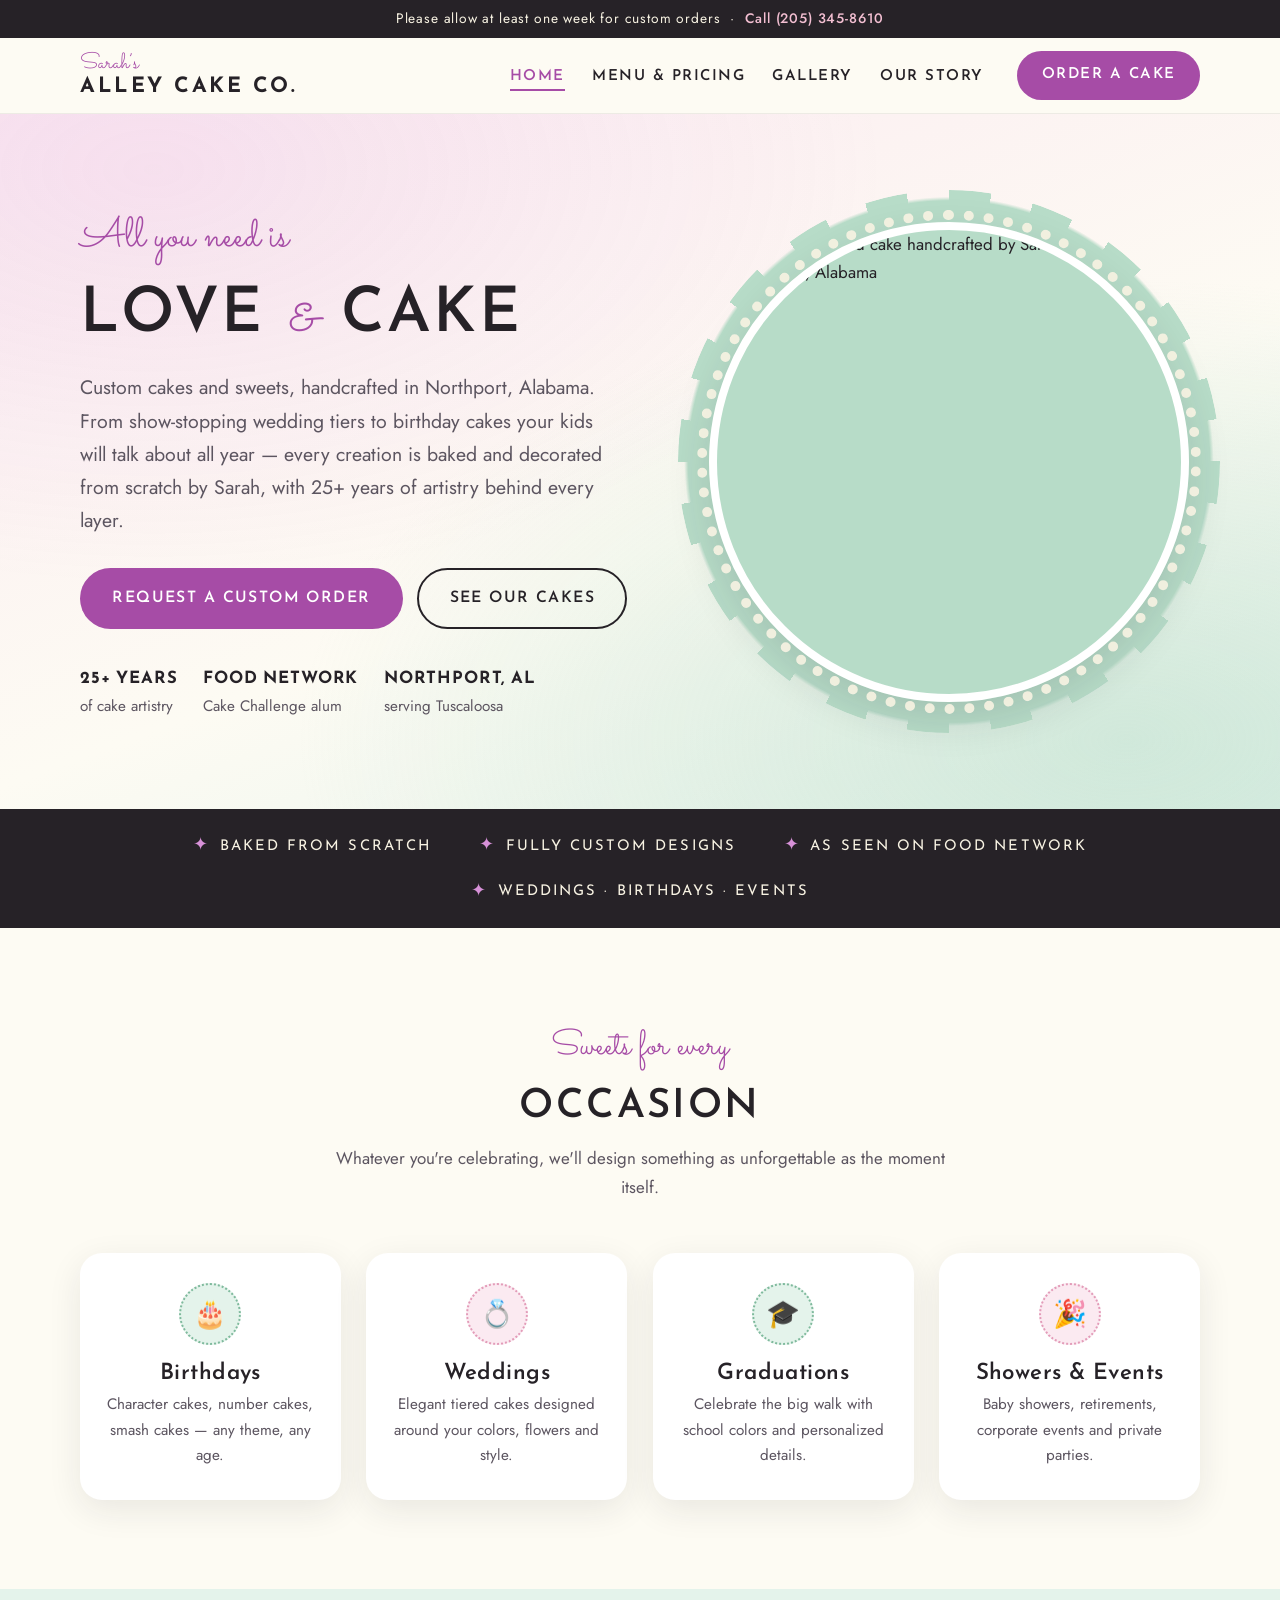
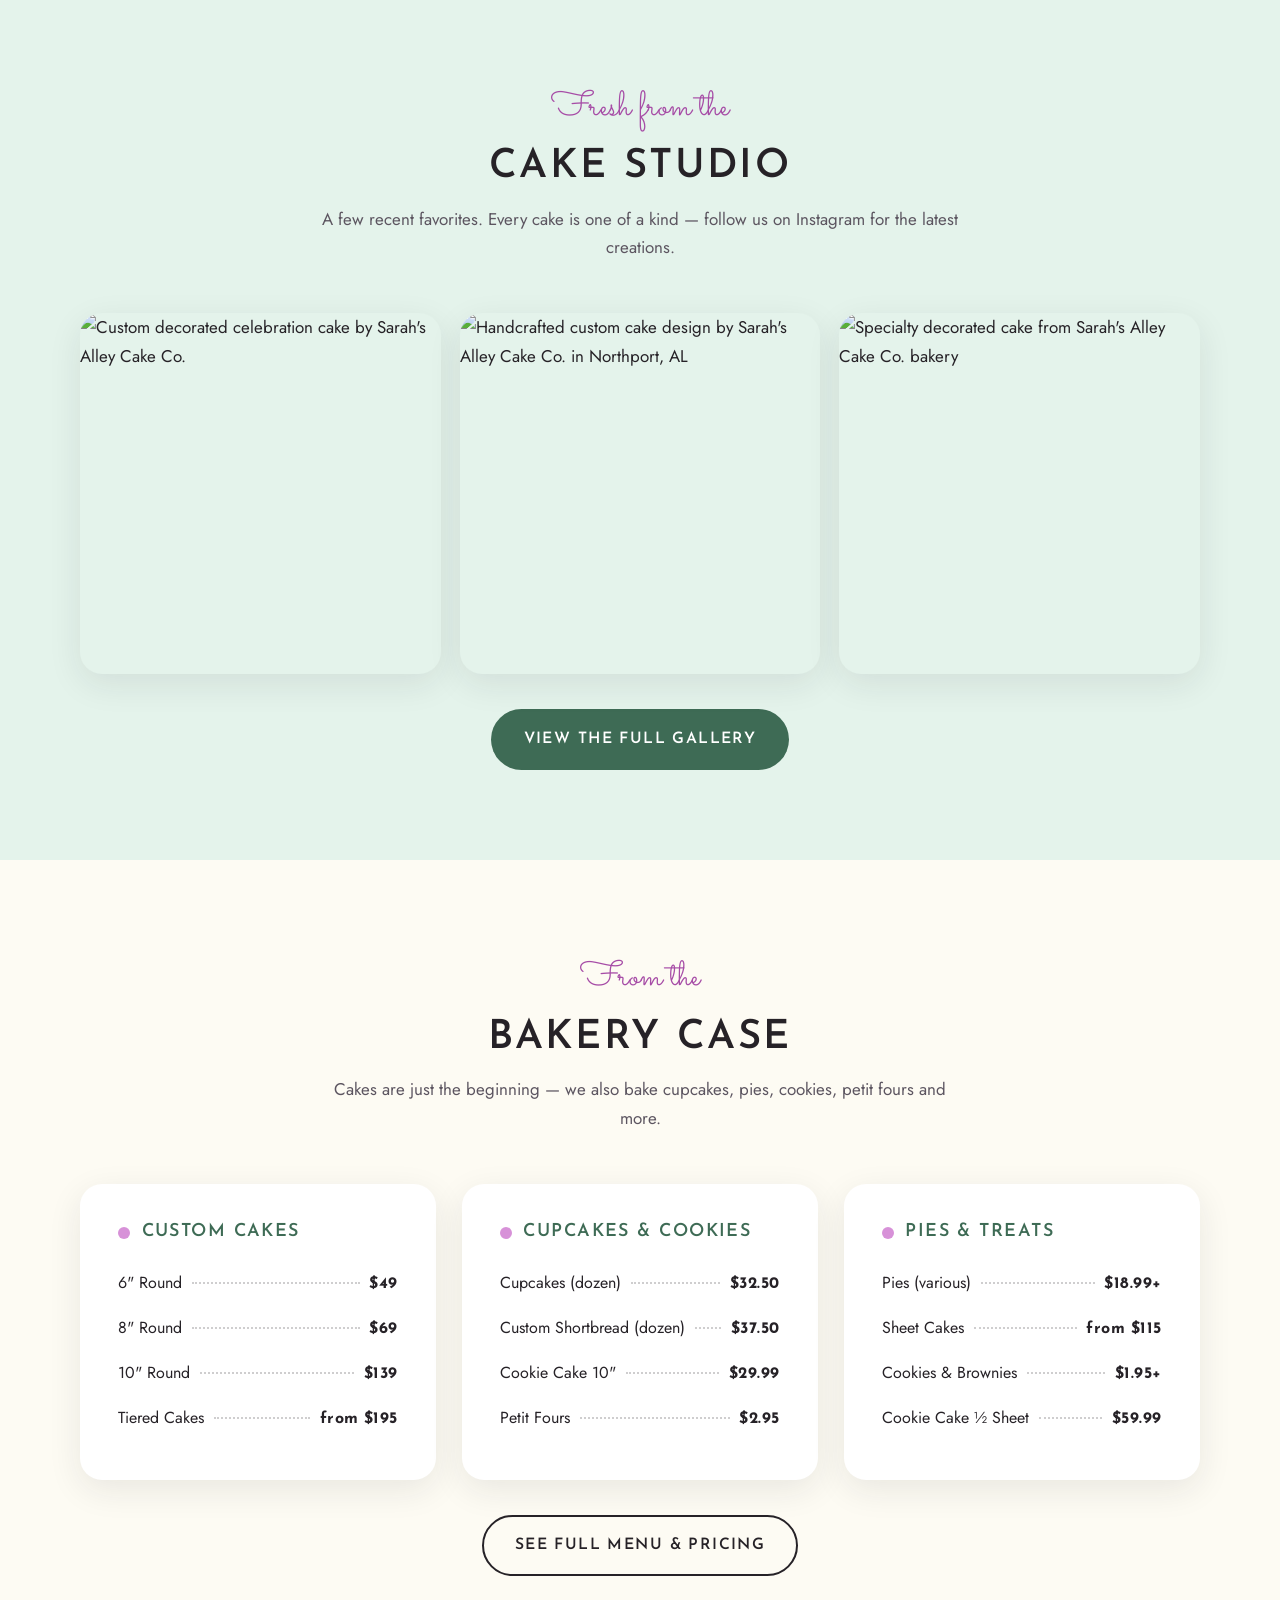
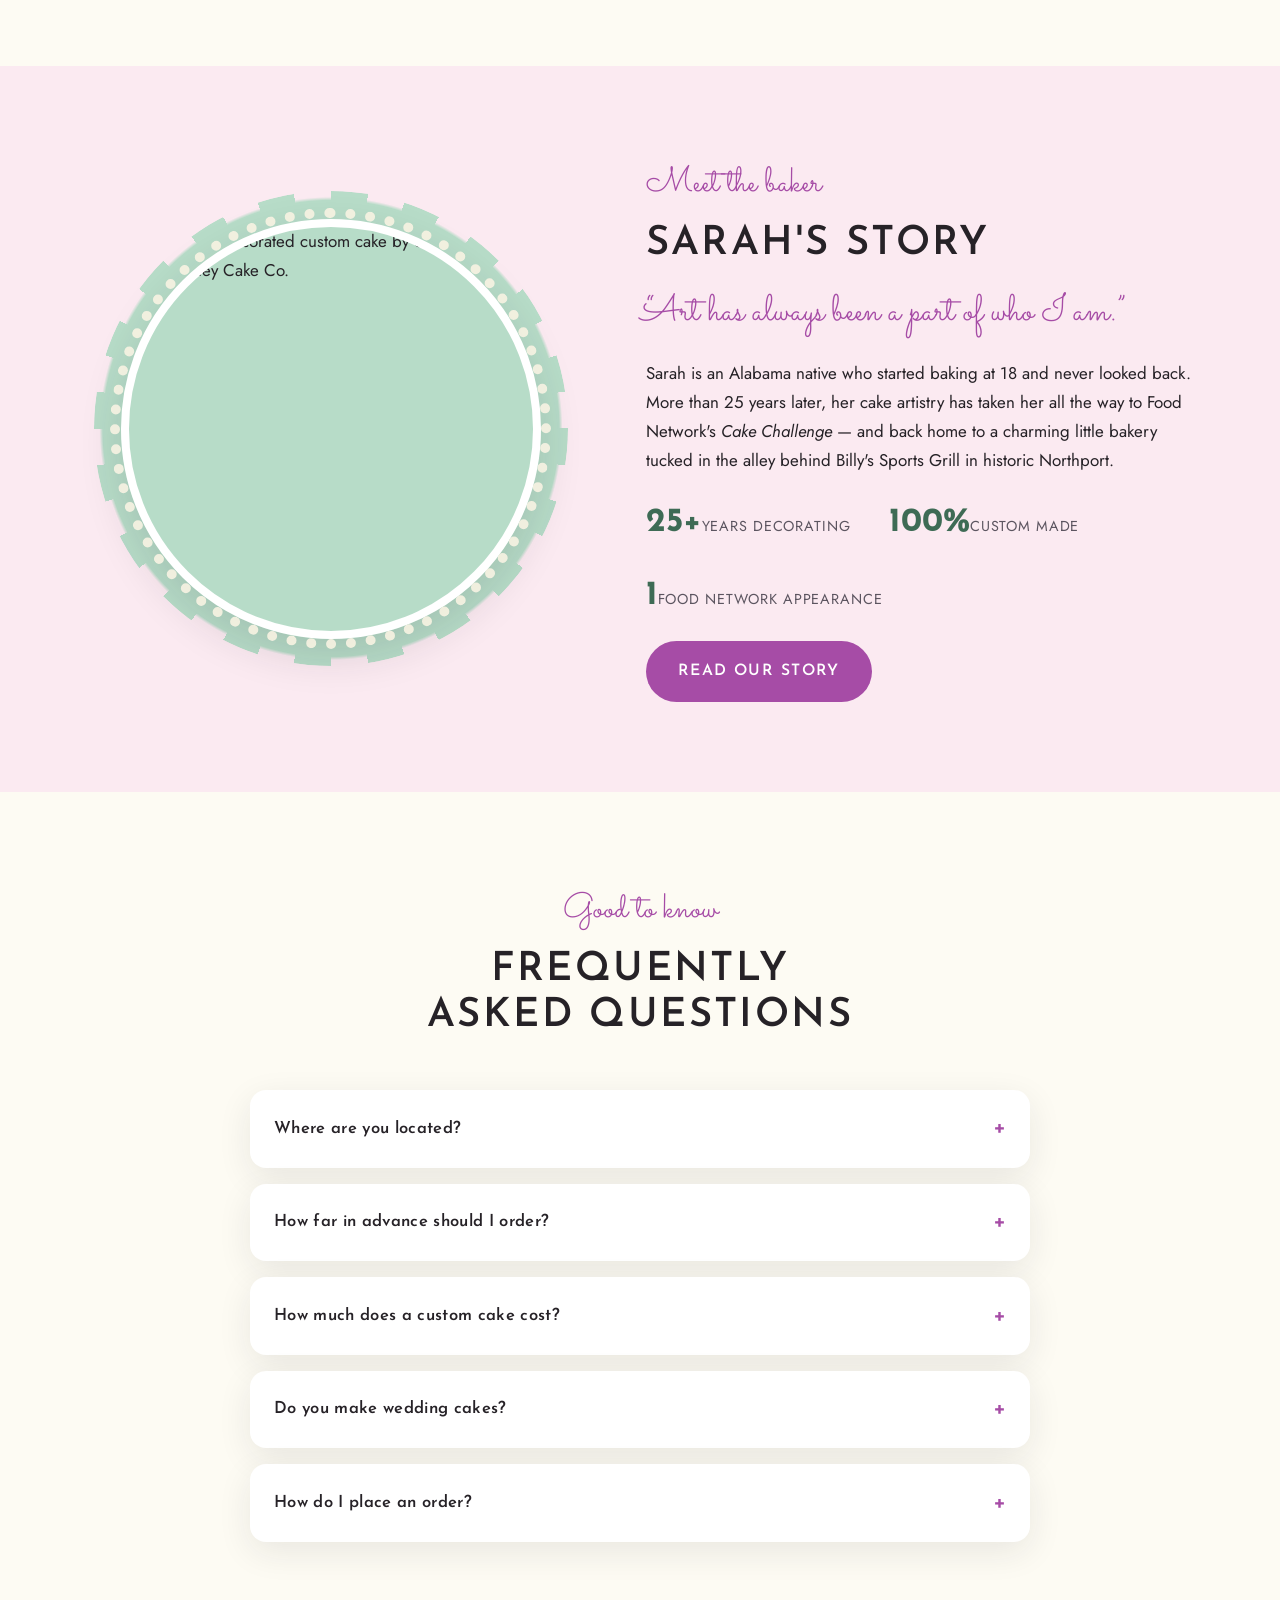
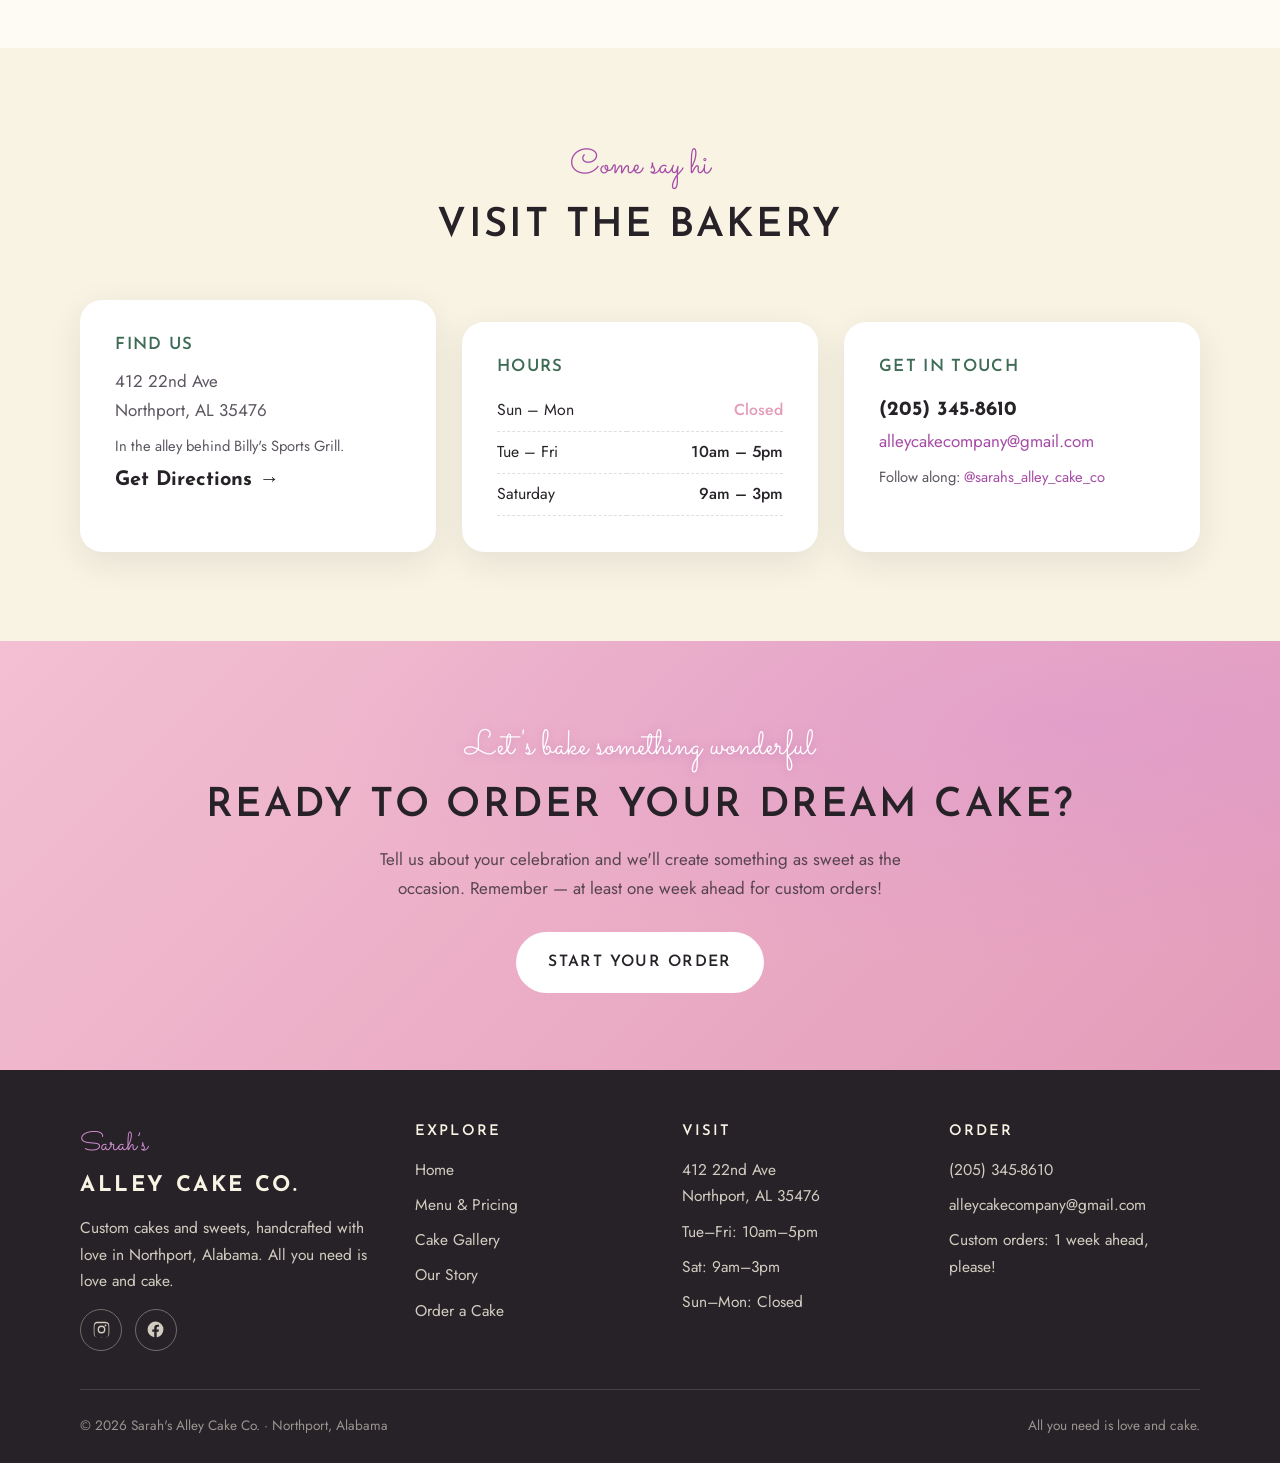
==== index.html @ 0e303490 "Add files via upload" ====
<!DOCTYPE html>
<html lang="en">
<head>
  <meta charset="UTF-8">
  <meta name="viewport" content="width=device-width, initial-scale=1.0">

  <!-- Primary SEO -->
  <title>Sarah's Alley Cake Co. | Custom Cakes &amp; Sweets in Northport, AL</title>
  <meta name="description" content="Sarah's Alley Cake Co. creates custom decorated cakes, cupcakes, cookies, pies &amp; petit fours in Northport, Alabama — serving the Tuscaloosa area. 25+ years of experience, as seen on Food Network. Order yours today: (205) 345-8610.">
  <meta name="keywords" content="custom cakes Northport AL, bakery Tuscaloosa, wedding cakes Northport Alabama, birthday cakes Tuscaloosa, cupcakes Northport, Sarah's Alley Cake Co">
  <link rel="canonical" href="https://www.alleycakecompany.com/">
  <meta name="robots" content="index, follow, max-image-preview:large">
  <meta name="geo.region" content="US-AL">
  <meta name="geo.placename" content="Northport, Alabama">
  <meta name="geo.position" content="33.2290;-87.5768">
  <meta name="ICBM" content="33.2290, -87.5768">

  <!-- Open Graph / social -->
  <meta property="og:type" content="website">
  <meta property="og:site_name" content="Sarah's Alley Cake Co.">
  <meta property="og:title" content="Sarah's Alley Cake Co. | Custom Cakes &amp; Sweets in Northport, AL">
  <meta property="og:description" content="Custom decorated cakes, cupcakes, cookies &amp; sweets in Northport, AL — 25+ years of experience, as seen on Food Network. All you need is love and cake.">
  <meta property="og:url" content="https://www.alleycakecompany.com/">
  <meta property="og:image" content="https://images.squarespace-cdn.com/content/v1/668034724b62f437469dd05d/3b96e0b3-c1d5-4a74-b688-7e52b7598103/new+color+way2+%281%29.jpg">
  <meta property="og:locale" content="en_US">
  <meta name="twitter:card" content="summary_large_image">
  <meta name="twitter:title" content="Sarah's Alley Cake Co. | Custom Cakes &amp; Sweets in Northport, AL">
  <meta name="twitter:description" content="Custom decorated cakes, cupcakes, cookies &amp; sweets in Northport, AL — 25+ years of experience, as seen on Food Network.">
  <meta name="twitter:image" content="https://images.squarespace-cdn.com/content/v1/668034724b62f437469dd05d/3b96e0b3-c1d5-4a74-b688-7e52b7598103/new+color+way2+%281%29.jpg">

  <!-- Fonts -->
  <link rel="preconnect" href="https://fonts.googleapis.com">
  <link rel="preconnect" href="https://fonts.gstatic.com" crossorigin>
  <link href="https://fonts.googleapis.com/css2?family=Josefin+Sans:wght@400;600;700&family=Jost:wght@300;400;500&family=Sacramento&display=swap" rel="stylesheet">
  <link rel="stylesheet" href="assets/css/style.css">
  <link rel="icon" href="data:image/svg+xml,<svg xmlns='http://www.w3.org/2000/svg' viewBox='0 0 100 100'><circle cx='50' cy='50' r='46' fill='%23B7DCC8'/><circle cx='50' cy='50' r='38' fill='%23F8F3E3'/><text x='50' y='63' font-size='38' text-anchor='middle' fill='%23A64CA6' font-family='Georgia'>S</text></svg>">

  <!-- Structured data: Bakery (Local SEO / AEO / GEO) -->
  <script type="application/ld+json">
  {
    "@context": "https://schema.org",
    "@type": "Bakery",
    "@id": "https://www.alleycakecompany.com/#bakery",
    "name": "Sarah's Alley Cake Co.",
    "alternateName": "Alley Cake Company",
    "slogan": "All You Need Is Love And Cake",
    "description": "Custom decorated cakes, cupcakes, cookies, pies, petit fours and sweets for birthdays, weddings, graduations, baby showers and every celebration. Located in Northport, Alabama, serving the greater Tuscaloosa area. Owner Sarah has 25+ years of cake decorating experience and appeared on Food Network's Cake Challenge.",
    "url": "https://www.alleycakecompany.com/",
    "telephone": "+1-205-345-8610",
    "email": "alleycakecompany@gmail.com",
    "image": "https://images.squarespace-cdn.com/content/v1/668034724b62f437469dd05d/3b96e0b3-c1d5-4a74-b688-7e52b7598103/new+color+way2+%281%29.jpg",
    "logo": "https://images.squarespace-cdn.com/content/v1/668034724b62f437469dd05d/3b96e0b3-c1d5-4a74-b688-7e52b7598103/new+color+way2+%281%29.jpg",
    "priceRange": "$$",
    "servesCuisine": "Bakery",
    "currenciesAccepted": "USD",
    "address": {
      "@type": "PostalAddress",
      "streetAddress": "412 22nd Ave",
      "addressLocality": "Northport",
      "addressRegion": "AL",
      "postalCode": "35476",
      "addressCountry": "US"
    },
    "geo": {
      "@type": "GeoCoordinates",
      "latitude": 33.2290,
      "longitude": -87.5768
    },
    "areaServed": [
      { "@type": "City", "name": "Northport" },
      { "@type": "City", "name": "Tuscaloosa" }
    ],
    "openingHoursSpecification": [
      {
        "@type": "OpeningHoursSpecification",
        "dayOfWeek": ["Tuesday", "Wednesday", "Thursday", "Friday"],
        "opens": "10:00",
        "closes": "17:00"
      },
      {
        "@type": "OpeningHoursSpecification",
        "dayOfWeek": "Saturday",
        "opens": "09:00",
        "closes": "15:00"
      }
    ],
    "sameAs": [
      "https://www.instagram.com/sarahs_alley_cake_co",
      "https://www.facebook.com/people/Sarahs-Alley-Cake-Co/100076304903189/"
    ],
    "founder": {
      "@type": "Person",
      "name": "Sarah",
      "jobTitle": "Owner & Cake Artist",
      "description": "Alabama native with more than 25 years of cake decorating experience; appeared on Food Network's Cake Challenge."
    },
    "makesOffer": [
      { "@type": "Offer", "itemOffered": { "@type": "Product", "name": "Custom Round Cakes" }, "priceSpecification": { "@type": "PriceSpecification", "minPrice": 49, "maxPrice": 139, "priceCurrency": "USD" } },
      { "@type": "Offer", "itemOffered": { "@type": "Product", "name": "Tiered Cakes" }, "priceSpecification": { "@type": "PriceSpecification", "minPrice": 195, "maxPrice": 225, "priceCurrency": "USD" } },
      { "@type": "Offer", "itemOffered": { "@type": "Product", "name": "Sheet Cakes" }, "priceSpecification": { "@type": "PriceSpecification", "minPrice": 115, "maxPrice": 195, "priceCurrency": "USD" } },
      { "@type": "Offer", "itemOffered": { "@type": "Product", "name": "Cupcakes (dozen)" }, "priceSpecification": { "@type": "PriceSpecification", "price": 32.50, "priceCurrency": "USD" } }
    ]
  }
  </script>

  <!-- Structured data: WebSite -->
  <script type="application/ld+json">
  {
    "@context": "https://schema.org",
    "@type": "WebSite",
    "name": "Sarah's Alley Cake Co.",
    "url": "https://www.alleycakecompany.com/",
    "publisher": { "@id": "https://www.alleycakecompany.com/#bakery" }
  }
  </script>

  <!-- Structured data: FAQ (Answer Engine Optimization) -->
  <script type="application/ld+json">
  {
    "@context": "https://schema.org",
    "@type": "FAQPage",
    "mainEntity": [
      {
        "@type": "Question",
        "name": "Where is Sarah's Alley Cake Co. located?",
        "acceptedAnswer": {
          "@type": "Answer",
          "text": "Sarah's Alley Cake Co. is located at 412 22nd Ave, Northport, AL 35476 — in the alley way behind Billy's Sports Grill, just minutes from downtown Tuscaloosa."
        }
      },
      {
        "@type": "Question",
        "name": "How far in advance should I order a custom cake?",
        "acceptedAnswer": {
          "@type": "Answer",
          "text": "Please allow at least one week in advance for all custom orders. For weddings and large events, the earlier the better — popular dates fill up fast."
        }
      },
      {
        "@type": "Question",
        "name": "How much does a custom cake cost?",
        "acceptedAnswer": {
          "@type": "Answer",
          "text": "Round cakes start at $49 (6 inch) and range up to $139 (10 inch). Tiered cakes start at $195, sheet cakes at $115, and cupcakes are $32.50 per dozen. Pricing is a guide — final price depends on materials, 3D elements and design complexity."
        }
      },
      {
        "@type": "Question",
        "name": "What are Sarah's Alley Cake Co.'s hours?",
        "acceptedAnswer": {
          "@type": "Answer",
          "text": "Open Tuesday through Friday 10am–5pm and Saturday 9am–3pm. Closed Sunday and Monday."
        }
      },
      {
        "@type": "Question",
        "name": "Does Sarah's Alley Cake Co. make wedding cakes?",
        "acceptedAnswer": {
          "@type": "Answer",
          "text": "Yes — custom wedding cakes are a specialty, along with cakes for birthdays, graduations, baby showers and private events. Call (205) 345-8610 or email alleycakecompany@gmail.com to start planning."
        }
      },
      {
        "@type": "Question",
        "name": "How do I place an order?",
        "acceptedAnswer": {
          "@type": "Answer",
          "text": "Call (205) 345-8610, email alleycakecompany@gmail.com, or use the order request form on the website. Please allow at least one week for custom orders."
        }
      }
    ]
  }
  </script>
</head>
<body>

  <header class="site-header">
    <p class="announce">Please allow at least one week for custom orders &nbsp;·&nbsp; <a href="tel:+12053458610">Call (205) 345-8610</a></p>
    <div class="container nav-wrap">
      <a class="brand" href="index.html" aria-label="Sarah's Alley Cake Co. home">
        <span class="brand-script">Sarah&rsquo;s</span>
        <span class="brand-name">Alley Cake Co.</span>
      </a>
      <button class="nav-toggle" aria-expanded="false" aria-controls="site-nav" aria-label="Toggle menu">
        <span></span><span></span><span></span>
      </button>
      <nav class="primary-nav" id="site-nav" aria-label="Main navigation">
        <ul>
          <li><a href="index.html" aria-current="page">Home</a></li>
          <li><a href="menu.html">Menu &amp; Pricing</a></li>
          <li><a href="gallery.html">Gallery</a></li>
          <li><a href="about.html">Our Story</a></li>
          <li class="nav-cta"><a class="btn btn-primary" href="contact.html">Order a Cake</a></li>
        </ul>
      </nav>
    </div>
  </header>

  <main id="main">

    <!-- ============ HERO ============ -->
    <section class="hero">
      <div class="container hero-inner">
        <div class="hero-copy">
          <span class="kicker">All you need is</span>
          <h1>Love <span class="script" style="font-size:0.9em;">&amp;</span> Cake</h1>
          <p class="lede">Custom cakes and sweets, handcrafted in Northport, Alabama. From show-stopping wedding tiers to birthday cakes your kids will talk about all year — every creation is baked and decorated from scratch by Sarah, with 25+ years of artistry behind every layer.</p>
          <div class="hero-actions">
            <a class="btn btn-primary" href="contact.html">Request a Custom Order</a>
            <a class="btn btn-outline" href="gallery.html">See Our Cakes</a>
          </div>
          <div class="hero-meta">
            <div class="meta-item"><strong>25+ Years</strong><span>of cake artistry</span></div>
            <div class="meta-item"><strong>Food Network</strong><span>Cake Challenge alum</span></div>
            <div class="meta-item"><strong>Northport, AL</strong><span>serving Tuscaloosa</span></div>
          </div>
        </div>
        <div class="doily-frame reveal">
          <img src="https://images.squarespace-cdn.com/content/v1/668034724b62f437469dd05d/a40d8727-a501-47c2-9c45-a66de720c5b0/IMG_9903.jpg?format=1000w" alt="Custom decorated cake handcrafted by Sarah's Alley Cake Co. in Northport, Alabama" width="480" height="480" fetchpriority="high">
        </div>
      </div>
    </section>

    <!-- ============ BADGES ============ -->
    <div class="badge-strip" role="presentation">
      <div class="container">
        <span class="badge"><span class="dot">✦</span> Baked From Scratch</span>
        <span class="badge"><span class="dot">✦</span> Fully Custom Designs</span>
        <span class="badge"><span class="dot">✦</span> As Seen on Food Network</span>
        <span class="badge"><span class="dot">✦</span> Weddings · Birthdays · Events</span>
      </div>
    </div>

    <!-- ============ OCCASIONS ============ -->
    <section class="section" aria-labelledby="occasions-title">
      <div class="container">
        <div class="section-head reveal">
          <span class="kicker">Sweets for every</span>
          <h2 id="occasions-title">Occasion</h2>
          <p class="section-intro">Whatever you're celebrating, we'll design something as unforgettable as the moment itself.</p>
        </div>
        <div class="grid grid-4">
          <div class="tile reveal">
            <div class="tile-emoji" aria-hidden="true">🎂</div>
            <h3>Birthdays</h3>
            <p>Character cakes, number cakes, smash cakes — any theme, any age.</p>
          </div>
          <div class="tile reveal">
            <div class="tile-emoji" aria-hidden="true">💍</div>
            <h3>Weddings</h3>
            <p>Elegant tiered cakes designed around your colors, flowers and style.</p>
          </div>
          <div class="tile reveal">
            <div class="tile-emoji" aria-hidden="true">🎓</div>
            <h3>Graduations</h3>
            <p>Celebrate the big walk with school colors and personalized details.</p>
          </div>
          <div class="tile reveal">
            <div class="tile-emoji" aria-hidden="true">🎉</div>
            <h3>Showers &amp; Events</h3>
            <p>Baby showers, retirements, corporate events and private parties.</p>
          </div>
        </div>
      </div>
    </section>

    <!-- ============ FEATURED CREATIONS ============ -->
    <section class="section section-mint" aria-labelledby="featured-title">
      <div class="container">
        <div class="section-head reveal">
          <span class="kicker">Fresh from the</span>
          <h2 id="featured-title">Cake Studio</h2>
          <p class="section-intro">A few recent favorites. Every cake is one of a kind — follow us on Instagram for the latest creations.</p>
        </div>
        <div class="gallery-grid">
          <figure class="reveal">
            <img src="https://images.squarespace-cdn.com/content/v1/668034724b62f437469dd05d/afcc47dd-07b1-404d-89b5-78b321c0dc4a/IMG_1158.jpg?format=800w" alt="Custom decorated celebration cake by Sarah's Alley Cake Co." loading="lazy" width="800" height="800">
            <figcaption>Custom celebration cake</figcaption>
          </figure>
          <figure class="reveal">
            <img src="https://images.squarespace-cdn.com/content/v1/668034724b62f437469dd05d/716ca491-e1c7-4b39-865f-578911a15ed5/IMG_7238.jpg?format=800w" alt="Handcrafted custom cake design by Sarah's Alley Cake Co. in Northport, AL" loading="lazy" width="800" height="800">
            <figcaption>Handcrafted custom design</figcaption>
          </figure>
          <figure class="reveal">
            <img src="https://images.squarespace-cdn.com/content/v1/668034724b62f437469dd05d/4454c7d3-27d3-4525-8d63-b143e50a3bc2/IMG_3068.jpg?format=800w" alt="Specialty decorated cake from Sarah's Alley Cake Co. bakery" loading="lazy" width="800" height="800">
            <figcaption>Specialty decorated cake</figcaption>
          </figure>
        </div>
        <p class="center" style="margin-top:2.2rem;">
          <a class="btn btn-mint" href="gallery.html">View the Full Gallery</a>
        </p>
      </div>
    </section>

    <!-- ============ MENU PREVIEW ============ -->
    <section class="section" aria-labelledby="menu-title">
      <div class="container">
        <div class="section-head reveal">
          <span class="kicker">From the</span>
          <h2 id="menu-title">Bakery Case</h2>
          <p class="section-intro">Cakes are just the beginning — we also bake cupcakes, pies, cookies, petit fours and more.</p>
        </div>
        <div class="grid grid-3">
          <div class="menu-card reveal">
            <h3><span class="swatch"></span>Custom Cakes</h3>
            <ul class="menu-list">
              <li><span class="item">6&quot; Round</span><span class="dots"></span><span class="price">$49</span></li>
              <li><span class="item">8&quot; Round</span><span class="dots"></span><span class="price">$69</span></li>
              <li><span class="item">10&quot; Round</span><span class="dots"></span><span class="price">$139</span></li>
              <li><span class="item">Tiered Cakes</span><span class="dots"></span><span class="price">from $195</span></li>
            </ul>
          </div>
          <div class="menu-card reveal">
            <h3><span class="swatch"></span>Cupcakes &amp; Cookies</h3>
            <ul class="menu-list">
              <li><span class="item">Cupcakes (dozen)</span><span class="dots"></span><span class="price">$32.50</span></li>
              <li><span class="item">Custom Shortbread (dozen)</span><span class="dots"></span><span class="price">$37.50</span></li>
              <li><span class="item">Cookie Cake 10&quot;</span><span class="dots"></span><span class="price">$29.99</span></li>
              <li><span class="item">Petit Fours</span><span class="dots"></span><span class="price">$2.95</span></li>
            </ul>
          </div>
          <div class="menu-card reveal">
            <h3><span class="swatch"></span>Pies &amp; Treats</h3>
            <ul class="menu-list">
              <li><span class="item">Pies (various)</span><span class="dots"></span><span class="price">$18.99+</span></li>
              <li><span class="item">Sheet Cakes</span><span class="dots"></span><span class="price">from $115</span></li>
              <li><span class="item">Cookies &amp; Brownies</span><span class="dots"></span><span class="price">$1.95+</span></li>
              <li><span class="item">Cookie Cake ½ Sheet</span><span class="dots"></span><span class="price">$59.99</span></li>
            </ul>
          </div>
        </div>
        <p class="center" style="margin-top:2.2rem;">
          <a class="btn btn-outline" href="menu.html">See Full Menu &amp; Pricing</a>
        </p>
      </div>
    </section>

    <!-- ============ ABOUT TEASER ============ -->
    <section class="section section-blush" aria-labelledby="about-title">
      <div class="container about-split">
        <div class="doily-frame reveal">
          <img src="https://images.squarespace-cdn.com/content/v1/668034724b62f437469dd05d/cda30481-f546-46e7-b303-e048ee5bb05a/IMG_7868.jpg?format=800w" alt="Beautifully decorated custom cake by Sarah, owner of Sarah's Alley Cake Co." loading="lazy" width="420" height="420">
        </div>
        <div>
          <span class="kicker">Meet the baker</span>
          <h2 id="about-title">Sarah's Story</h2>
          <blockquote class="pull">&ldquo;Art has always been a part of who I am.&rdquo;</blockquote>
          <p>Sarah is an Alabama native who started baking at 18 and never looked back. More than 25 years later, her cake artistry has taken her all the way to Food Network's <em>Cake Challenge</em> — and back home to a charming little bakery tucked in the alley behind Billy's Sports Grill in historic Northport.</p>
          <div class="stat-row">
            <div class="stat"><span class="num">25+</span><span class="label">Years Decorating</span></div>
            <div class="stat"><span class="num">100%</span><span class="label">Custom Made</span></div>
            <div class="stat"><span class="num">1</span><span class="label">Food Network Appearance</span></div>
          </div>
          <p style="margin-top:1.8rem;"><a class="btn btn-primary" href="about.html">Read Our Story</a></p>
        </div>
      </div>
    </section>

    <!-- ============ FAQ ============ -->
    <section class="section" aria-labelledby="faq-title">
      <div class="container">
        <div class="section-head reveal">
          <span class="kicker">Good to know</span>
          <h2 id="faq-title">Frequently Asked Questions</h2>
        </div>
        <div class="faq">
          <details class="reveal">
            <summary>Where are you located?</summary>
            <div class="faq-a"><p>We're at <strong>412 22nd Ave, Northport, AL 35476</strong> — in the alley way behind Billy's Sports Grill, just minutes from downtown Tuscaloosa. That's the "Alley" in Alley Cake Co.!</p></div>
          </details>
          <details class="reveal">
            <summary>How far in advance should I order?</summary>
            <div class="faq-a"><p>Please allow <strong>at least one week</strong> for all custom orders. For weddings and large events, reach out as early as you can — popular dates fill up fast.</p></div>
          </details>
          <details class="reveal">
            <summary>How much does a custom cake cost?</summary>
            <div class="faq-a"><p>Round cakes start at <strong>$49</strong>, tiered cakes at <strong>$195</strong>, and cupcakes are <strong>$32.50 per dozen</strong>. Pricing is a guide — the final price depends on materials, 3D elements and overall design complexity. See the <a href="menu.html">full menu</a>.</p></div>
          </details>
          <details class="reveal">
            <summary>Do you make wedding cakes?</summary>
            <div class="faq-a"><p>Absolutely — wedding cakes are one of our favorite things to create. We'll design your cake around your colors, flowers and theme. <a href="contact.html">Get in touch</a> to start planning.</p></div>
          </details>
          <details class="reveal">
            <summary>How do I place an order?</summary>
            <div class="faq-a"><p>Call us at <a href="tel:+12053458610">(205) 345-8610</a>, email <a href="mailto:alleycakecompany@gmail.com">alleycakecompany@gmail.com</a>, or use our <a href="contact.html">order request form</a> and we'll get right back to you.</p></div>
          </details>
        </div>
      </div>
    </section>

    <!-- ============ VISIT / HOURS ============ -->
    <section class="section section-cream" aria-labelledby="visit-title">
      <div class="container">
        <div class="section-head reveal">
          <span class="kicker">Come say hi</span>
          <h2 id="visit-title">Visit the Bakery</h2>
        </div>
        <div class="grid grid-3">
          <div class="info-card reveal">
            <h3>Find Us</h3>
            <p>412 22nd Ave<br>Northport, AL 35476</p>
            <p style="margin-top:0.6rem;font-size:0.92rem;">In the alley behind Billy's Sports Grill.</p>
            <a class="big-link" href="https://www.google.com/maps/search/?api=1&amp;query=412+22nd+Ave+Northport+AL+35476" target="_blank" rel="noopener">Get Directions →</a>
          </div>
          <div class="info-card reveal">
            <h3>Hours</h3>
            <table class="hours-table">
              <tr class="closed"><td>Sun – Mon</td><td>Closed</td></tr>
              <tr><td>Tue – Fri</td><td>10am – 5pm</td></tr>
              <tr><td>Saturday</td><td>9am – 3pm</td></tr>
            </table>
          </div>
          <div class="info-card reveal">
            <h3>Get in Touch</h3>
            <p><a class="big-link" href="tel:+12053458610">(205) 345-8610</a></p>
            <p><a href="mailto:alleycakecompany@gmail.com">alleycakecompany@gmail.com</a></p>
            <p style="margin-top:0.6rem;font-size:0.92rem;">Follow along: <a href="https://www.instagram.com/sarahs_alley_cake_co" target="_blank" rel="noopener">@sarahs_alley_cake_co</a></p>
          </div>
        </div>
      </div>
    </section>

    <!-- ============ CTA ============ -->
    <section class="cta-band">
      <div class="container reveal">
        <span class="kicker">Let's bake something wonderful</span>
        <h2>Ready to Order Your Dream Cake?</h2>
        <p>Tell us about your celebration and we'll create something as sweet as the occasion. Remember — at least one week ahead for custom orders!</p>
        <a class="btn btn-light" href="contact.html">Start Your Order</a>
      </div>
    </section>

  </main>

  <!-- ============ FOOTER ============ -->
  <footer class="site-footer">
    <div class="container">
      <div class="footer-grid">
        <div>
          <span class="brand-script">Sarah&rsquo;s</span>
          <p class="footer-brand-name">Alley Cake Co.</p>
          <p>Custom cakes and sweets, handcrafted with love in Northport, Alabama. All you need is love and cake.</p>
          <div class="social-row">
            <a href="https://www.instagram.com/sarahs_alley_cake_co" target="_blank" rel="noopener" aria-label="Instagram">
              <svg viewBox="0 0 24 24" aria-hidden="true"><path d="M12 2.2c3.2 0 3.6 0 4.9.1 1.2.1 1.8.2 2.2.4.6.2 1 .5 1.4.9.4.4.7.8.9 1.4.2.4.4 1 .4 2.2.1 1.3.1 1.7.1 4.9s0 3.6-.1 4.9c-.1 1.2-.2 1.8-.4 2.2-.2.6-.5 1-.9 1.4-.4.4-.8.7-1.4.9-.4.2-1 .4-2.2.4-1.3.1-1.7.1-4.9.1s-3.6 0-4.9-.1c-1.2-.1-1.8-.2-2.2-.4-.6-.2-1-.5-1.4-.9-.4-.4-.7-.8-.9-1.4-.2-.4-.4-1-.4-2.2C2.2 15.6 2.2 15.2 2.2 12s0-3.6.1-4.9c.1-1.2.2-1.8.4-2.2.2-.6.5-1 .9-1.4.4-.4.8-.7 1.4-.9.4-.2 1-.4 2.2-.4C8.4 2.2 8.8 2.2 12 2.2zm0 1.8c-3.1 0-3.5 0-4.8.1-1.1.1-1.5.2-1.9.3-.5.2-.8.4-1.1.7-.3.3-.5.6-.7 1.1-.1.4-.3.8-.3 1.9-.1 1.3-.1 1.7-.1 4.8s0 3.5.1 4.8c.1 1.1.2 1.5.3 1.9.2.5.4.8.7 1.1.3.3.6.5 1.1.7.4.1.8.3 1.9.3 1.3.1 1.7.1 4.8.1s3.5 0 4.8-.1c1.1-.1 1.5-.2 1.9-.3.5-.2.8-.4 1.1-.7.3-.3.5-.6.7-1.1.1-.4.3-.8.3-1.9.1-1.3.1-1.7.1-4.8s0-3.5-.1-4.8c-.1-1.1-.2-1.5-.3-1.9-.2-.5-.4-.8-.7-1.1-.3-.3-.6-.5-1.1-.7-.4-.1-.8-.3-1.9-.3-1.3-.1-1.7-.1-4.8-.1zm0 3.1a4.9 4.9 0 1 1 0 9.8 4.9 4.9 0 0 1 0-9.8zm0 8.1a3.2 3.2 0 1 0 0-6.4 3.2 3.2 0 0 0 0 6.4zm6.2-8.3a1.1 1.1 0 1 1-2.3 0 1.1 1.1 0 0 1 2.3 0z"/></svg>
            </a>
            <a href="https://www.facebook.com/people/Sarahs-Alley-Cake-Co/100076304903189/" target="_blank" rel="noopener" aria-label="Facebook">
              <svg viewBox="0 0 24 24" aria-hidden="true"><path d="M22 12a10 10 0 1 0-11.6 9.9v-7H7.9V12h2.5V9.8c0-2.5 1.5-3.9 3.8-3.9 1.1 0 2.2.2 2.2.2v2.5h-1.3c-1.2 0-1.6.8-1.6 1.6V12h2.8l-.4 2.9h-2.4v7A10 10 0 0 0 22 12z"/></svg>
            </a>
          </div>
        </div>
        <div>
          <h4>Explore</h4>
          <ul>
            <li><a href="index.html">Home</a></li>
            <li><a href="menu.html">Menu &amp; Pricing</a></li>
            <li><a href="gallery.html">Cake Gallery</a></li>
            <li><a href="about.html">Our Story</a></li>
            <li><a href="contact.html">Order a Cake</a></li>
          </ul>
        </div>
        <div>
          <h4>Visit</h4>
          <ul>
            <li>412 22nd Ave<br>Northport, AL 35476</li>
            <li>Tue–Fri: 10am–5pm</li>
            <li>Sat: 9am–3pm</li>
            <li>Sun–Mon: Closed</li>
          </ul>
        </div>
        <div>
          <h4>Order</h4>
          <ul>
            <li><a href="tel:+12053458610">(205) 345-8610</a></li>
            <li><a href="mailto:alleycakecompany@gmail.com">alleycakecompany@gmail.com</a></li>
            <li>Custom orders: 1 week ahead, please!</li>
          </ul>
        </div>
      </div>
      <div class="footer-bottom">
        <span>© <span id="year">2026</span> Sarah's Alley Cake Co. · Northport, Alabama</span>
        <span>All you need is love and cake. </span>
      </div>
    </div>
  </footer>

  <script src="assets/js/main.js"></script>
</body>
</html>
---- assets/css/style.css ----
/* ==========================================================================
   Sarah's Alley Cake Co. — Brand stylesheet
   Palette drawn directly from the logo:
   blush pink · mint green · cream lace · orchid script · retro black
   ========================================================================== */

:root {
  /* Brand colors */
  --blush:        #F3BFD2;
  --blush-soft:   #FBEAF1;
  --blush-deep:   #E39CB9;
  --mint:         #B7DCC8;
  --mint-soft:    #E4F3EB;
  --mint-deep:    #7FBA9D;
  --teal-ink:     #3E6B55;
  --cream:        #F8F3E3;
  --cream-soft:   #FDFBF3;
  --orchid:       #D791D8;
  --orchid-deep:  #A64CA6;
  --ink:          #262227;
  --ink-soft:     #5C5560;
  --white:        #FFFFFF;

  /* Type */
  --font-head: 'Josefin Sans', 'Trebuchet MS', sans-serif;
  --font-script: 'Sacramento', cursive;
  --font-body: 'Jost', 'Segoe UI', sans-serif;

  /* Layout */
  --container: 1120px;
  --radius: 22px;
  --shadow-soft: 0 10px 34px rgba(38, 34, 39, 0.09);
  --shadow-lift: 0 16px 44px rgba(38, 34, 39, 0.14);
  --transition: 0.28s cubic-bezier(0.33, 1, 0.68, 1);
}

/* ---------- Reset / base ---------- */
*, *::before, *::after { box-sizing: border-box; margin: 0; padding: 0; }

html { scroll-behavior: smooth; -webkit-text-size-adjust: 100%; }

body {
  font-family: var(--font-body);
  font-size: 1.06rem;
  line-height: 1.7;
  color: var(--ink);
  background: var(--cream-soft);
  overflow-x: hidden;
}

img { max-width: 100%; display: block; }

a { color: var(--orchid-deep); text-decoration: none; transition: color var(--transition); }
a:hover { color: var(--teal-ink); }

.container { width: min(100% - 2.5rem, var(--container)); margin-inline: auto; }

/* ---------- Typography ---------- */
h1, h2, h3, h4 {
  font-family: var(--font-head);
  font-weight: 600;
  letter-spacing: 0.02em;
  line-height: 1.15;
  color: var(--ink);
  text-wrap: balance;
}

h1 { font-size: clamp(2.3rem, 5.4vw, 3.9rem); text-transform: uppercase; letter-spacing: 0.045em; }
h2 { font-size: clamp(1.7rem, 3.6vw, 2.5rem); text-transform: uppercase; letter-spacing: 0.06em; }
h3 { font-size: clamp(1.15rem, 2.2vw, 1.4rem); }

.script {
  font-family: var(--font-script);
  font-weight: 400;
  text-transform: none;
  letter-spacing: 0;
  color: var(--orchid-deep);
}

.kicker {
  font-family: var(--font-script);
  font-size: clamp(1.6rem, 3vw, 2.2rem);
  color: var(--orchid-deep);
  display: block;
  margin-bottom: 0.35rem;
}

.section-intro { max-width: 640px; margin: 0.9rem auto 0; color: var(--ink-soft); }

.center { text-align: center; }

/* ---------- Buttons ---------- */
.btn {
  display: inline-flex;
  align-items: center;
  justify-content: center;
  gap: 0.5rem;
  font-family: var(--font-head);
  font-size: 0.98rem;
  font-weight: 600;
  letter-spacing: 0.09em;
  text-transform: uppercase;
  padding: 0.95rem 1.9rem;
  border-radius: 999px;
  border: 2px solid transparent;
  cursor: pointer;
  transition: transform var(--transition), box-shadow var(--transition), background var(--transition), color var(--transition);
}
.btn:hover { transform: translateY(-2px); box-shadow: var(--shadow-lift); }

.btn-primary { background: var(--orchid-deep); color: var(--white); }
.btn-primary:hover { background: #8f3d8f; color: var(--white); }

.btn-outline { background: transparent; color: var(--ink); border-color: var(--ink); }
.btn-outline:hover { background: var(--ink); color: var(--cream); }

.btn-mint { background: var(--teal-ink); color: var(--white); }
.btn-mint:hover { background: #315744; color: var(--white); }

.btn-light { background: var(--white); color: var(--ink); }
.btn-light:hover { color: var(--orchid-deep); }

/* ---------- Header / nav ---------- */
.site-header {
  position: sticky;
  top: 0;
  z-index: 60;
  background: rgba(253, 251, 243, 0.9);
  backdrop-filter: blur(12px);
  -webkit-backdrop-filter: blur(12px);
  border-bottom: 1px solid rgba(38, 34, 39, 0.07);
}

.announce {
  background: var(--ink);
  color: var(--cream);
  text-align: center;
  font-size: 0.86rem;
  letter-spacing: 0.06em;
  padding: 0.45rem 1rem;
}
.announce a { color: var(--blush); font-weight: 500; }
.announce a:hover { color: var(--mint); }

.nav-wrap {
  display: flex;
  align-items: center;
  justify-content: space-between;
  gap: 1rem;
  padding: 0.8rem 0;
}

.brand { display: flex; flex-direction: column; line-height: 1; }
.brand .brand-script { font-family: var(--font-script); font-size: 1.35rem; color: var(--orchid-deep); margin-bottom: 0.1rem; }
.brand .brand-name {
  font-family: var(--font-head);
  font-size: 1.32rem;
  font-weight: 700;
  letter-spacing: 0.12em;
  text-transform: uppercase;
  color: var(--ink);
}
.brand:hover .brand-name { color: var(--orchid-deep); }

.primary-nav ul { display: flex; gap: 1.7rem; list-style: none; align-items: center; }
.primary-nav a {
  font-family: var(--font-head);
  font-size: 0.94rem;
  font-weight: 600;
  letter-spacing: 0.1em;
  text-transform: uppercase;
  color: var(--ink);
  padding: 0.4rem 0;
  position: relative;
}
.primary-nav a::after {
  content: "";
  position: absolute;
  left: 0; bottom: 0;
  width: 100%; height: 2px;
  background: var(--orchid-deep);
  transform: scaleX(0);
  transform-origin: left;
  transition: transform var(--transition);
}
.primary-nav a:hover::after, .primary-nav a[aria-current="page"]::after { transform: scaleX(1); }
.primary-nav a[aria-current="page"] { color: var(--orchid-deep); }
.primary-nav .nav-cta { margin-left: 0.4rem; }
.primary-nav .nav-cta a { color: var(--white); padding: 0.62rem 1.4rem; }
.primary-nav .nav-cta a::after { display: none; }

.nav-toggle {
  display: none;
  background: none;
  border: 0;
  width: 44px; height: 44px;
  cursor: pointer;
  position: relative;
  z-index: 70;
}
.nav-toggle span {
  display: block;
  width: 26px; height: 2.5px;
  background: var(--ink);
  margin: 5.5px auto;
  border-radius: 2px;
  transition: transform var(--transition), opacity var(--transition);
}
.nav-toggle[aria-expanded="true"] span:nth-child(1) { transform: translateY(8px) rotate(45deg); }
.nav-toggle[aria-expanded="true"] span:nth-child(2) { opacity: 0; }
.nav-toggle[aria-expanded="true"] span:nth-child(3) { transform: translateY(-8px) rotate(-45deg); }

/* ---------- Hero ---------- */
.hero {
  position: relative;
  background:
    radial-gradient(ellipse at 12% 8%, rgba(215, 145, 216, 0.14), transparent 46%),
    radial-gradient(ellipse at 88% 90%, rgba(183, 220, 200, 0.5), transparent 52%),
    linear-gradient(160deg, var(--blush-soft) 0%, var(--cream-soft) 58%, var(--mint-soft) 100%);
  overflow: hidden;
}

.hero-inner {
  display: grid;
  grid-template-columns: 1.05fr 0.95fr;
  align-items: center;
  gap: clamp(2rem, 5vw, 4.5rem);
  padding: clamp(3.2rem, 7vw, 6rem) 0;
}

.hero-copy .kicker { font-size: clamp(1.9rem, 3.4vw, 2.6rem); }
.hero-copy p.lede { font-size: clamp(1.05rem, 1.6vw, 1.22rem); color: var(--ink-soft); margin: 1.2rem 0 1.9rem; max-width: 34rem; }

.hero-actions { display: flex; flex-wrap: wrap; gap: 0.9rem; }

.hero-meta {
  display: flex;
  flex-wrap: wrap;
  gap: 1.6rem;
  margin-top: 2.3rem;
  font-size: 0.95rem;
}
.hero-meta .meta-item strong {
  display: block;
  font-family: var(--font-head);
  font-size: 1.05rem;
  letter-spacing: 0.05em;
  text-transform: uppercase;
}
.hero-meta .meta-item span { color: var(--ink-soft); }

/* Scalloped doily photo frame — echoes the logo */
.doily-frame {
  position: relative;
  width: min(100%, 480px);
  aspect-ratio: 1;
  margin-inline: auto;
}
.doily-frame::before {
  content: "";
  position: absolute;
  inset: -6.5%;
  border-radius: 50%;
  background: var(--mint);
  -webkit-mask: radial-gradient(circle at 50% 50%, #000 68%, transparent 69%),
    repeating-conic-gradient(from 0deg, #000 0deg 9deg, transparent 9deg 18deg);
  mask: radial-gradient(circle at 50% 50%, #000 68%, transparent 69%),
    repeating-conic-gradient(from 0deg, #000 0deg 9deg, transparent 9deg 18deg);
  -webkit-mask-composite: source-over;
  mask-composite: add;
}
.doily-frame::after {
  content: "";
  position: absolute;
  inset: -2.5%;
  border-radius: 50%;
  border: 10px dotted var(--cream);
  opacity: 0.9;
  pointer-events: none;
}
.doily-frame img {
  position: relative;
  width: 100%; height: 100%;
  object-fit: cover;
  border-radius: 50%;
  border: 8px solid var(--white);
  box-shadow: var(--shadow-lift);
}

/* Scallop divider between sections */
.scallop {
  display: block;
  width: 100%;
  height: 26px;
  margin-bottom: -1px;
}

/* ---------- Sections ---------- */
.section { padding: clamp(3.4rem, 7vw, 5.6rem) 0; }
.section-blush { background: var(--blush-soft); }
.section-mint { background: var(--mint-soft); }
.section-cream { background: var(--cream); }
.section-head { text-align: center; max-width: 720px; margin: 0 auto clamp(2.2rem, 4vw, 3.2rem); }

/* Badge strip */
.badge-strip {
  background: var(--ink);
  color: var(--cream);
  padding: 1.35rem 0;
}
.badge-strip .container {
  display: flex;
  flex-wrap: wrap;
  justify-content: center;
  gap: 1rem 3rem;
  text-align: center;
}
.badge-strip .badge {
  font-family: var(--font-head);
  font-size: 0.92rem;
  letter-spacing: 0.14em;
  text-transform: uppercase;
  display: flex;
  align-items: center;
  gap: 0.6rem;
}
.badge-strip .badge .dot { color: var(--orchid); font-size: 1.1rem; }

/* Card grids */
.grid { display: grid; gap: 1.6rem; }
.grid-3 { grid-template-columns: repeat(3, 1fr); }
.grid-4 { grid-template-columns: repeat(4, 1fr); }
.grid-2 { grid-template-columns: repeat(2, 1fr); }

.card {
  background: var(--white);
  border-radius: var(--radius);
  box-shadow: var(--shadow-soft);
  overflow: hidden;
  transition: transform var(--transition), box-shadow var(--transition);
}
.card:hover { transform: translateY(-6px); box-shadow: var(--shadow-lift); }
.card .card-img { aspect-ratio: 4 / 3.4; overflow: hidden; }
.card .card-img img { width: 100%; height: 100%; object-fit: cover; transition: transform 0.6s ease; }
.card:hover .card-img img { transform: scale(1.05); }
.card .card-body { padding: 1.4rem 1.5rem 1.6rem; }
.card .card-body h3 { margin-bottom: 0.4rem; }
.card .card-body p { color: var(--ink-soft); font-size: 0.98rem; }
.card .card-link {
  display: inline-block;
  margin-top: 0.8rem;
  font-family: var(--font-head);
  font-size: 0.88rem;
  font-weight: 600;
  letter-spacing: 0.1em;
  text-transform: uppercase;
}

/* Occasion tiles */
.tile {
  position: relative;
  border-radius: var(--radius);
  padding: 1.9rem 1.6rem;
  background: var(--white);
  box-shadow: var(--shadow-soft);
  text-align: center;
  transition: transform var(--transition), box-shadow var(--transition);
}
.tile:hover { transform: translateY(-6px); box-shadow: var(--shadow-lift); }
.tile .tile-emoji {
  width: 62px; height: 62px;
  margin: 0 auto 1rem;
  display: grid;
  place-items: center;
  font-size: 1.7rem;
  border-radius: 50%;
  background: var(--mint-soft);
  border: 2px dotted var(--mint-deep);
}
.tile:nth-child(even) .tile-emoji { background: var(--blush-soft); border-color: var(--blush-deep); }
.tile p { color: var(--ink-soft); font-size: 0.95rem; margin-top: 0.3rem; }

/* ---------- Menu / price list ---------- */
.menu-card {
  background: var(--white);
  border-radius: var(--radius);
  box-shadow: var(--shadow-soft);
  padding: clamp(1.6rem, 3vw, 2.4rem);
}
.menu-card h3 {
  display: flex;
  align-items: center;
  gap: 0.7rem;
  text-transform: uppercase;
  letter-spacing: 0.08em;
  font-size: 1.12rem;
  margin-bottom: 1.1rem;
  color: var(--teal-ink);
}
.menu-card h3 .swatch { width: 12px; height: 12px; border-radius: 50%; background: var(--orchid); flex: none; }

.menu-list { list-style: none; }
.menu-list li {
  display: flex;
  align-items: baseline;
  gap: 0.6rem;
  padding: 0.5rem 0;
  font-size: 1rem;
}
.menu-list .item { white-space: nowrap; }
.menu-list .dots {
  flex: 1;
  border-bottom: 2px dotted rgba(38, 34, 39, 0.22);
  transform: translateY(-4px);
}
.menu-list .price { font-family: var(--font-head); font-weight: 700; letter-spacing: 0.03em; white-space: nowrap; }

.note-box {
  background: var(--blush-soft);
  border: 1.5px dashed var(--blush-deep);
  border-radius: var(--radius);
  padding: 1.3rem 1.6rem;
  font-size: 0.98rem;
  color: var(--ink-soft);
}
.note-box strong { color: var(--ink); }

/* ---------- Gallery ---------- */
.gallery-grid {
  display: grid;
  grid-template-columns: repeat(3, 1fr);
  gap: 1.2rem;
}
.gallery-grid figure {
  border-radius: var(--radius);
  overflow: hidden;
  box-shadow: var(--shadow-soft);
  position: relative;
  aspect-ratio: 1;
  background: var(--mint-soft);
}
.gallery-grid img {
  width: 100%; height: 100%;
  object-fit: cover;
  transition: transform 0.6s ease;
}
.gallery-grid figure:hover img { transform: scale(1.06); }
.gallery-grid figcaption {
  position: absolute;
  inset: auto 0 0 0;
  padding: 0.85rem 1.1rem;
  font-size: 0.88rem;
  letter-spacing: 0.05em;
  color: var(--white);
  background: linear-gradient(transparent, rgba(38, 34, 39, 0.72));
  opacity: 0;
  transition: opacity var(--transition);
}
.gallery-grid figure:hover figcaption { opacity: 1; }

.chip-row { display: flex; flex-wrap: wrap; gap: 0.7rem; justify-content: center; margin-bottom: 2.4rem; }
.chip {
  font-family: var(--font-head);
  font-size: 0.88rem;
  font-weight: 600;
  letter-spacing: 0.08em;
  text-transform: uppercase;
  padding: 0.55rem 1.25rem;
  border-radius: 999px;
  background: var(--white);
  border: 1.5px solid rgba(38, 34, 39, 0.14);
  color: var(--ink);
  cursor: pointer;
  transition: all var(--transition);
}
.chip:hover, .chip.active { background: var(--orchid-deep); border-color: var(--orchid-deep); color: var(--white); }

/* ---------- About ---------- */
.about-split {
  display: grid;
  grid-template-columns: 0.95fr 1.05fr;
  gap: clamp(2rem, 5vw, 4rem);
  align-items: center;
}
.about-split .doily-frame { width: min(100%, 420px); }
blockquote.pull {
  font-family: var(--font-script);
  font-size: clamp(1.7rem, 3vw, 2.3rem);
  color: var(--orchid-deep);
  line-height: 1.3;
  margin: 1.4rem 0;
}

.stat-row { display: flex; flex-wrap: wrap; gap: 2.4rem; margin-top: 2rem; }
.stat .num {
  font-family: var(--font-head);
  font-size: 2.1rem;
  font-weight: 700;
  color: var(--teal-ink);
  line-height: 1;
}
.stat .label { font-size: 0.9rem; letter-spacing: 0.06em; text-transform: uppercase; color: var(--ink-soft); }

/* ---------- FAQ ---------- */
.faq { max-width: 780px; margin-inline: auto; }
.faq details {
  background: var(--white);
  border-radius: 16px;
  box-shadow: var(--shadow-soft);
  margin-bottom: 1rem;
  overflow: hidden;
}
.faq summary {
  cursor: pointer;
  list-style: none;
  padding: 1.15rem 1.5rem;
  font-family: var(--font-head);
  font-weight: 600;
  font-size: 1.04rem;
  letter-spacing: 0.02em;
  display: flex;
  justify-content: space-between;
  align-items: center;
  gap: 1rem;
}
.faq summary::-webkit-details-marker { display: none; }
.faq summary::after {
  content: "+";
  font-size: 1.5rem;
  color: var(--orchid-deep);
  transition: transform var(--transition);
  flex: none;
}
.faq details[open] summary::after { transform: rotate(45deg); }
.faq .faq-a { padding: 0 1.5rem 1.3rem; color: var(--ink-soft); }

/* ---------- Contact / form ---------- */
.contact-split {
  display: grid;
  grid-template-columns: 1fr 1.1fr;
  gap: clamp(2rem, 4vw, 3.4rem);
  align-items: start;
}

.info-card {
  background: var(--white);
  border-radius: var(--radius);
  box-shadow: var(--shadow-soft);
  padding: clamp(1.6rem, 3vw, 2.2rem);
}
.info-card + .info-card { margin-top: 1.4rem; }
.info-card h3 { color: var(--teal-ink); text-transform: uppercase; letter-spacing: 0.08em; font-size: 1.05rem; margin-bottom: 0.8rem; }
.info-card p, .info-card li { color: var(--ink-soft); }
.info-card a.big-link {
  font-family: var(--font-head);
  font-size: 1.25rem;
  font-weight: 700;
  color: var(--ink);
  display: inline-block;
  margin-top: 0.2rem;
}
.info-card a.big-link:hover { color: var(--orchid-deep); }

.hours-table { width: 100%; border-collapse: collapse; }
.hours-table td { padding: 0.45rem 0; border-bottom: 1px dashed rgba(38, 34, 39, 0.14); font-size: 0.99rem; }
.hours-table td:last-child { text-align: right; font-weight: 500; color: var(--ink); }
.hours-table tr.closed td:last-child { color: var(--blush-deep); }

.form-card {
  background: var(--white);
  border-radius: var(--radius);
  box-shadow: var(--shadow-lift);
  padding: clamp(1.8rem, 3.4vw, 2.6rem);
  border-top: 6px solid var(--orchid);
}
.form-grid { display: grid; grid-template-columns: 1fr 1fr; gap: 1.1rem; }
.form-grid .full { grid-column: 1 / -1; }
label {
  display: block;
  font-family: var(--font-head);
  font-size: 0.85rem;
  font-weight: 600;
  letter-spacing: 0.09em;
  text-transform: uppercase;
  margin-bottom: 0.35rem;
}
input, select, textarea {
  width: 100%;
  font-family: var(--font-body);
  font-size: 1rem;
  color: var(--ink);
  padding: 0.8rem 1rem;
  border: 1.5px solid rgba(38, 34, 39, 0.18);
  border-radius: 12px;
  background: var(--cream-soft);
  transition: border-color var(--transition), box-shadow var(--transition);
}
input:focus, select:focus, textarea:focus {
  outline: none;
  border-color: var(--orchid-deep);
  box-shadow: 0 0 0 4px rgba(166, 76, 166, 0.14);
}
textarea { resize: vertical; min-height: 130px; }
.form-note { font-size: 0.88rem; color: var(--ink-soft); margin-top: 0.9rem; }

.map-embed {
  border-radius: var(--radius);
  overflow: hidden;
  box-shadow: var(--shadow-soft);
  margin-top: 1.4rem;
}
.map-embed iframe { display: block; width: 100%; height: 320px; border: 0; }

/* ---------- CTA band ---------- */
.cta-band {
  background:
    radial-gradient(ellipse at 85% 20%, rgba(215, 145, 216, 0.35), transparent 50%),
    linear-gradient(135deg, var(--blush) 0%, var(--blush-deep) 100%);
  text-align: center;
  padding: clamp(3.2rem, 6vw, 5rem) 0;
}
.cta-band h2 { color: var(--ink); }
.cta-band .kicker { color: var(--white); text-shadow: 0 1px 10px rgba(166, 76, 166, 0.35); }
.cta-band p { max-width: 560px; margin: 1rem auto 1.8rem; color: rgba(38, 34, 39, 0.75); }

/* ---------- Footer ---------- */
.site-footer {
  background: var(--ink);
  color: rgba(248, 243, 227, 0.82);
  padding: 3.4rem 0 1.6rem;
  font-size: 0.97rem;
}
.footer-grid {
  display: grid;
  grid-template-columns: 1.3fr 1fr 1fr 1.1fr;
  gap: 2.4rem;
  padding-bottom: 2.4rem;
  border-bottom: 1px solid rgba(248, 243, 227, 0.14);
}
.site-footer h4 {
  color: var(--cream);
  font-size: 0.92rem;
  letter-spacing: 0.14em;
  text-transform: uppercase;
  margin-bottom: 1rem;
}
.site-footer .brand-script { font-family: var(--font-script); font-size: 1.6rem; color: var(--orchid); }
.site-footer .footer-brand-name {
  font-family: var(--font-head);
  font-size: 1.35rem;
  font-weight: 700;
  letter-spacing: 0.12em;
  text-transform: uppercase;
  color: var(--cream);
  margin-bottom: 0.7rem;
}
.site-footer ul { list-style: none; }
.site-footer li { margin-bottom: 0.55rem; }
.site-footer a { color: rgba(248, 243, 227, 0.82); }
.site-footer a:hover { color: var(--blush); }
.footer-bottom {
  display: flex;
  flex-wrap: wrap;
  justify-content: space-between;
  gap: 0.6rem;
  padding-top: 1.5rem;
  font-size: 0.85rem;
  color: rgba(248, 243, 227, 0.55);
}

.social-row { display: flex; gap: 0.8rem; margin-top: 0.9rem; }
.social-row a {
  width: 42px; height: 42px;
  display: grid;
  place-items: center;
  border-radius: 50%;
  border: 1.5px solid rgba(248, 243, 227, 0.35);
  transition: all var(--transition);
}
.social-row a:hover { background: var(--orchid-deep); border-color: var(--orchid-deep); color: var(--white); transform: translateY(-3px); }
.social-row svg { width: 19px; height: 19px; fill: currentColor; }

/* ---------- Page hero (inner pages) ---------- */
.page-hero {
  text-align: center;
  padding: clamp(3rem, 6vw, 4.6rem) 0;
  background:
    radial-gradient(ellipse at 15% 20%, rgba(215, 145, 216, 0.16), transparent 50%),
    radial-gradient(ellipse at 85% 80%, rgba(183, 220, 200, 0.45), transparent 55%),
    var(--blush-soft);
}
.breadcrumbs { font-size: 0.88rem; letter-spacing: 0.04em; color: var(--ink-soft); margin-top: 1rem; }
.breadcrumbs a { color: var(--ink-soft); text-decoration: underline; text-underline-offset: 3px; }
.breadcrumbs a:hover { color: var(--orchid-deep); }

/* ---------- Reveal animation ---------- */
.reveal { opacity: 0; transform: translateY(26px); transition: opacity 0.7s ease, transform 0.7s ease; }
.reveal.visible { opacity: 1; transform: none; }
@media (prefers-reduced-motion: reduce) {
  html { scroll-behavior: auto; }
  .reveal { opacity: 1; transform: none; transition: none; }
  * { animation: none !important; transition-duration: 0.01ms !important; }
}

/* ---------- Responsive ---------- */
@media (max-width: 1000px) {
  .grid-4 { grid-template-columns: repeat(2, 1fr); }
  .footer-grid { grid-template-columns: 1fr 1fr; }
}

@media (max-width: 860px) {
  .hero-inner { grid-template-columns: 1fr; text-align: center; padding-top: 2.6rem; }
  .hero-copy p.lede { margin-inline: auto; }
  .hero-actions, .hero-meta { justify-content: center; }
  .doily-frame { width: min(78vw, 380px); order: -1; }
  .about-split, .contact-split { grid-template-columns: 1fr; }
  .grid-3 { grid-template-columns: 1fr 1fr; }
  .gallery-grid { grid-template-columns: 1fr 1fr; }

  .nav-toggle { display: block; }
  .primary-nav {
    position: fixed;
    inset: 0;
    background: var(--cream-soft);
    display: grid;
    place-items: center;
    opacity: 0;
    visibility: hidden;
    transition: opacity var(--transition), visibility var(--transition);
    z-index: 65;
  }
  .primary-nav.open { opacity: 1; visibility: visible; }
  .primary-nav ul { flex-direction: column; gap: 1.9rem; text-align: center; }
  .primary-nav a { font-size: 1.25rem; }
}

@media (max-width: 560px) {
  body { font-size: 1rem; }
  .grid-3, .grid-2, .form-grid { grid-template-columns: 1fr; }
  .gallery-grid { grid-template-columns: 1fr; }
  .footer-grid { grid-template-columns: 1fr; gap: 1.8rem; }
  .badge-strip .container { gap: 0.7rem 1.6rem; }
  .badge-strip .badge { font-size: 0.8rem; }
  .menu-list li { font-size: 0.95rem; }
}
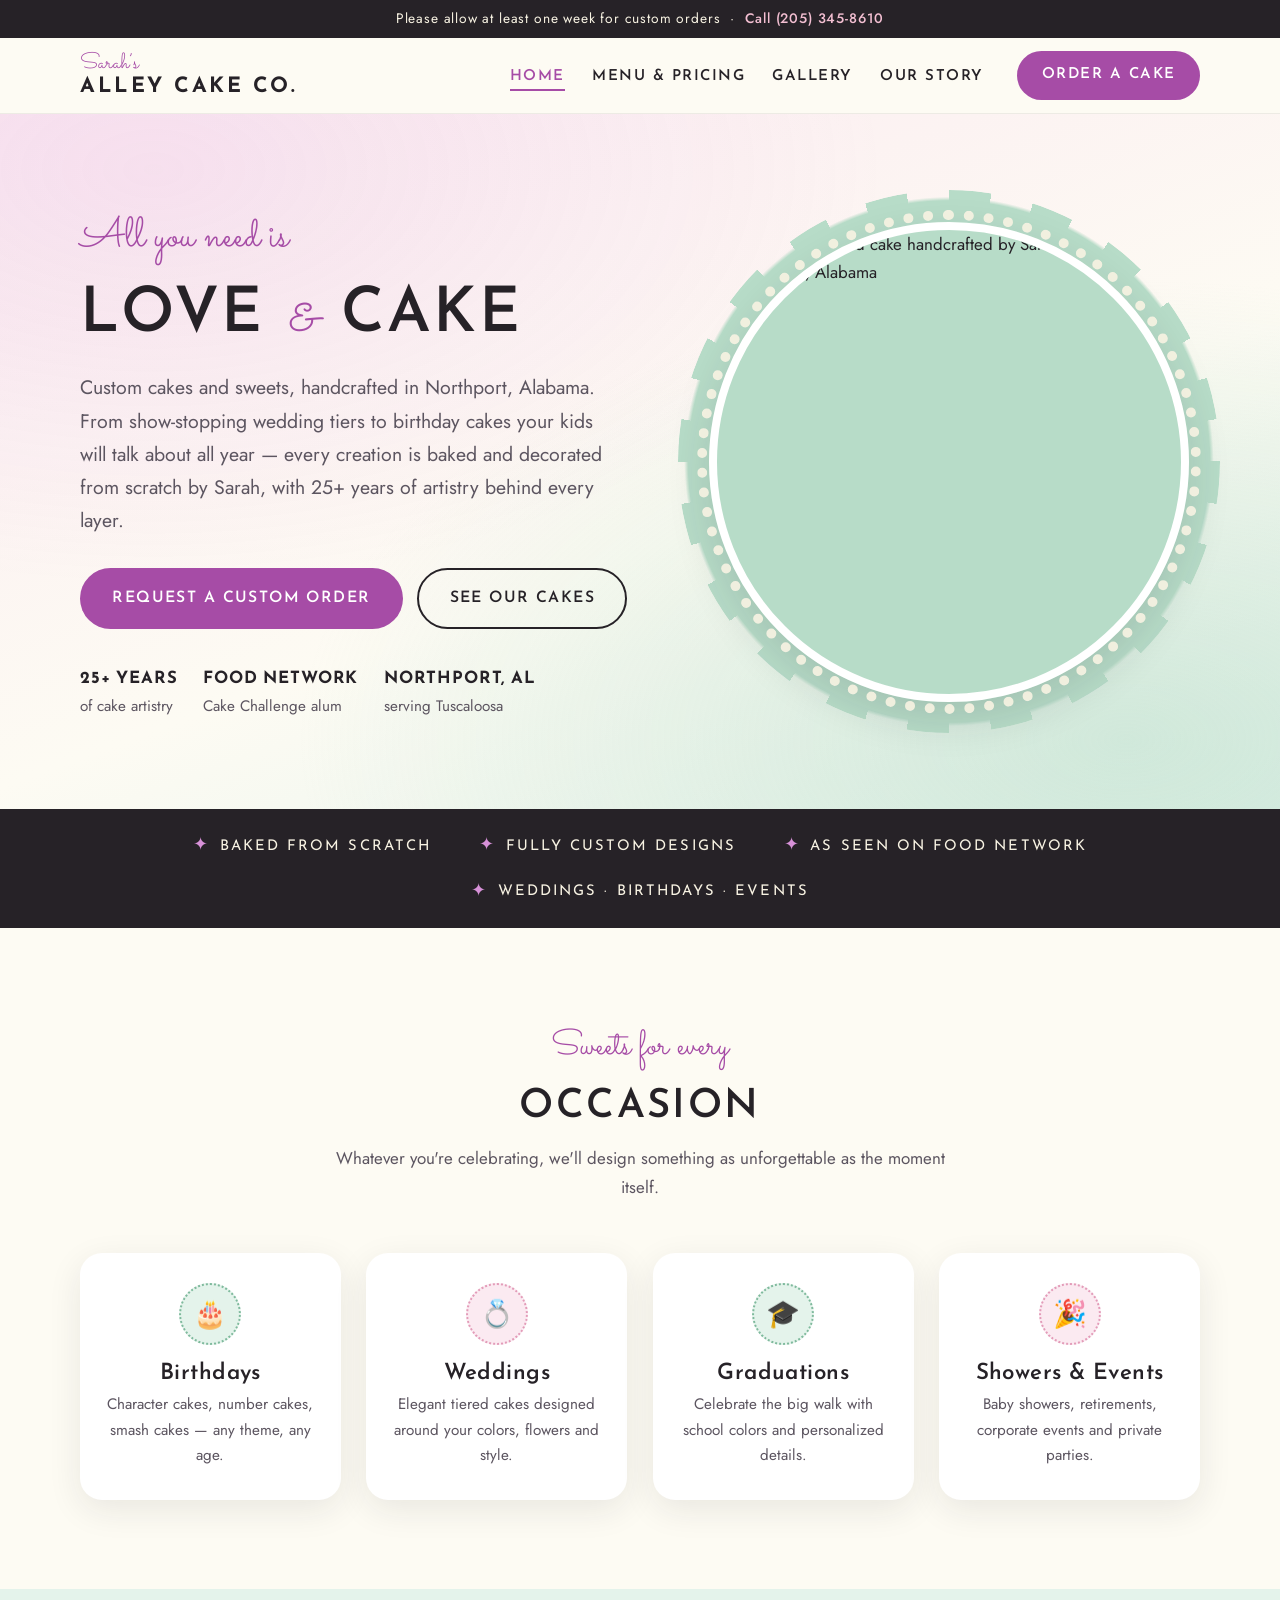
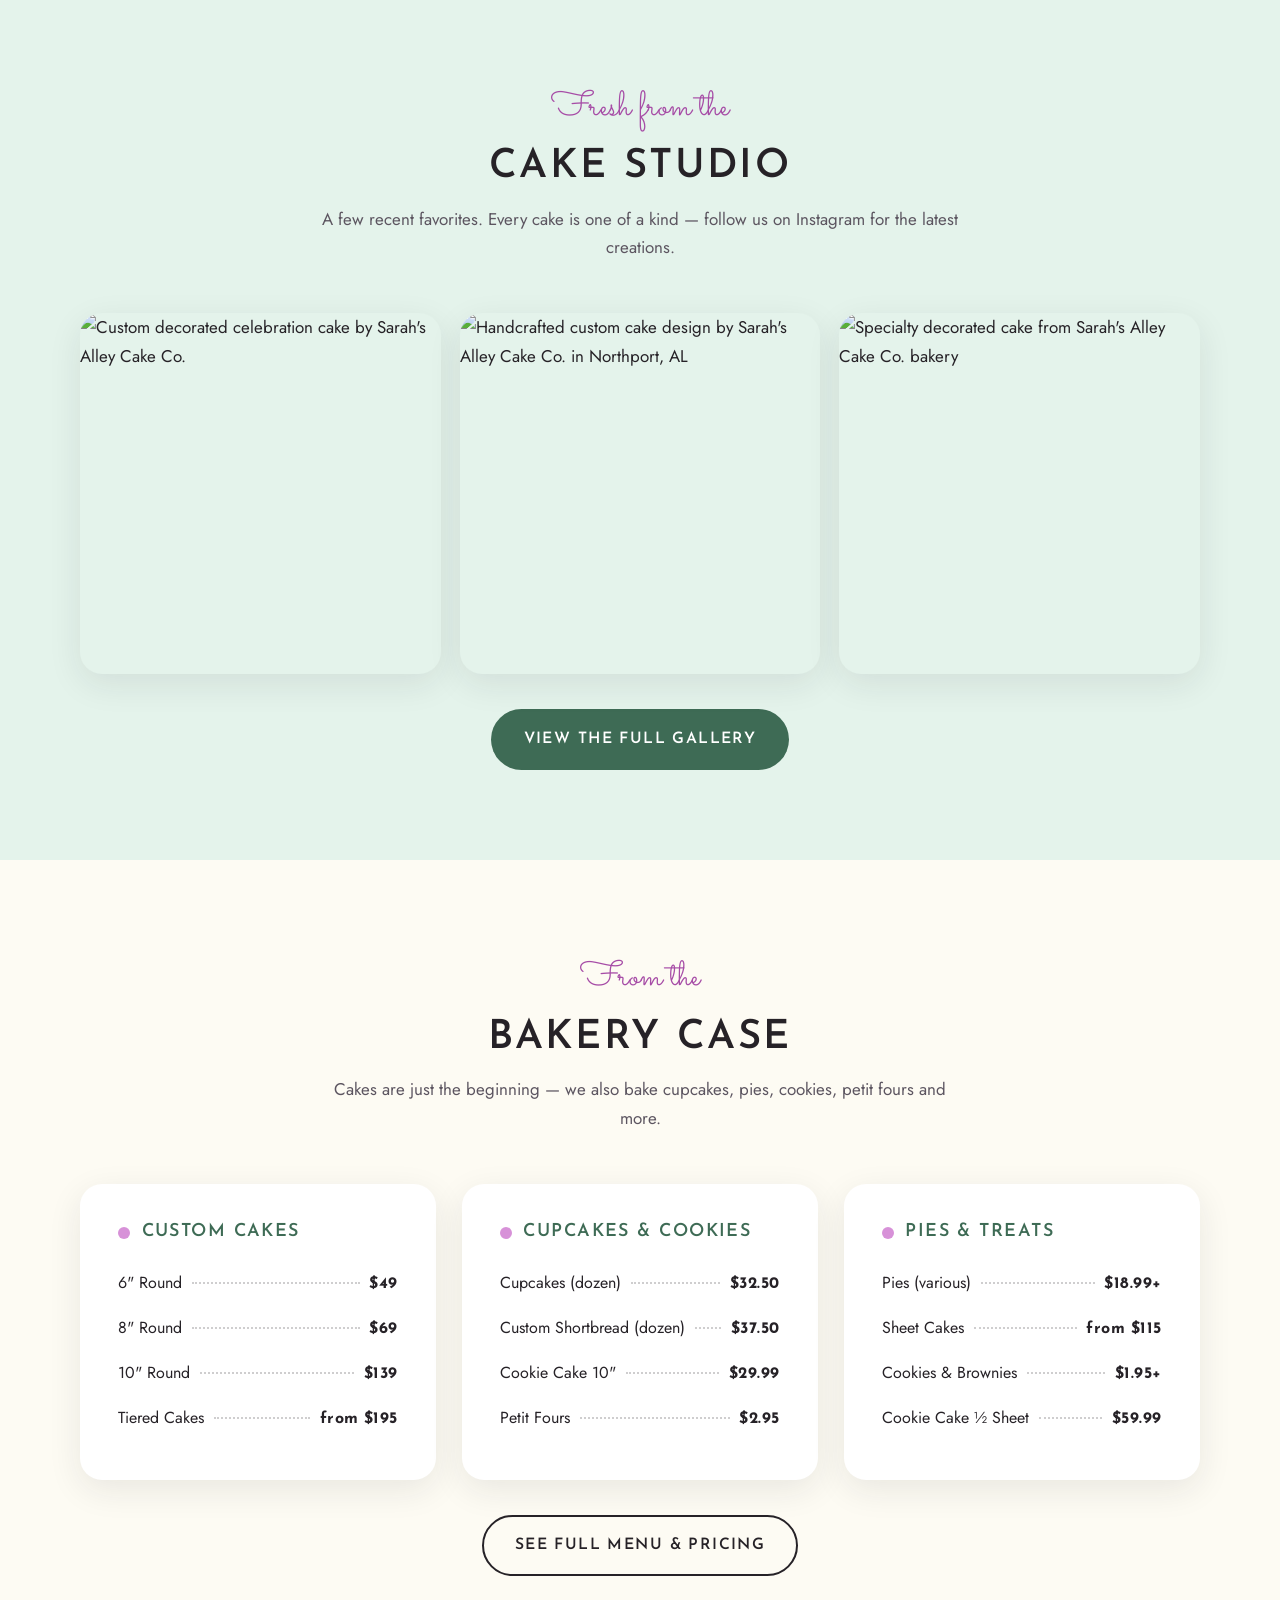
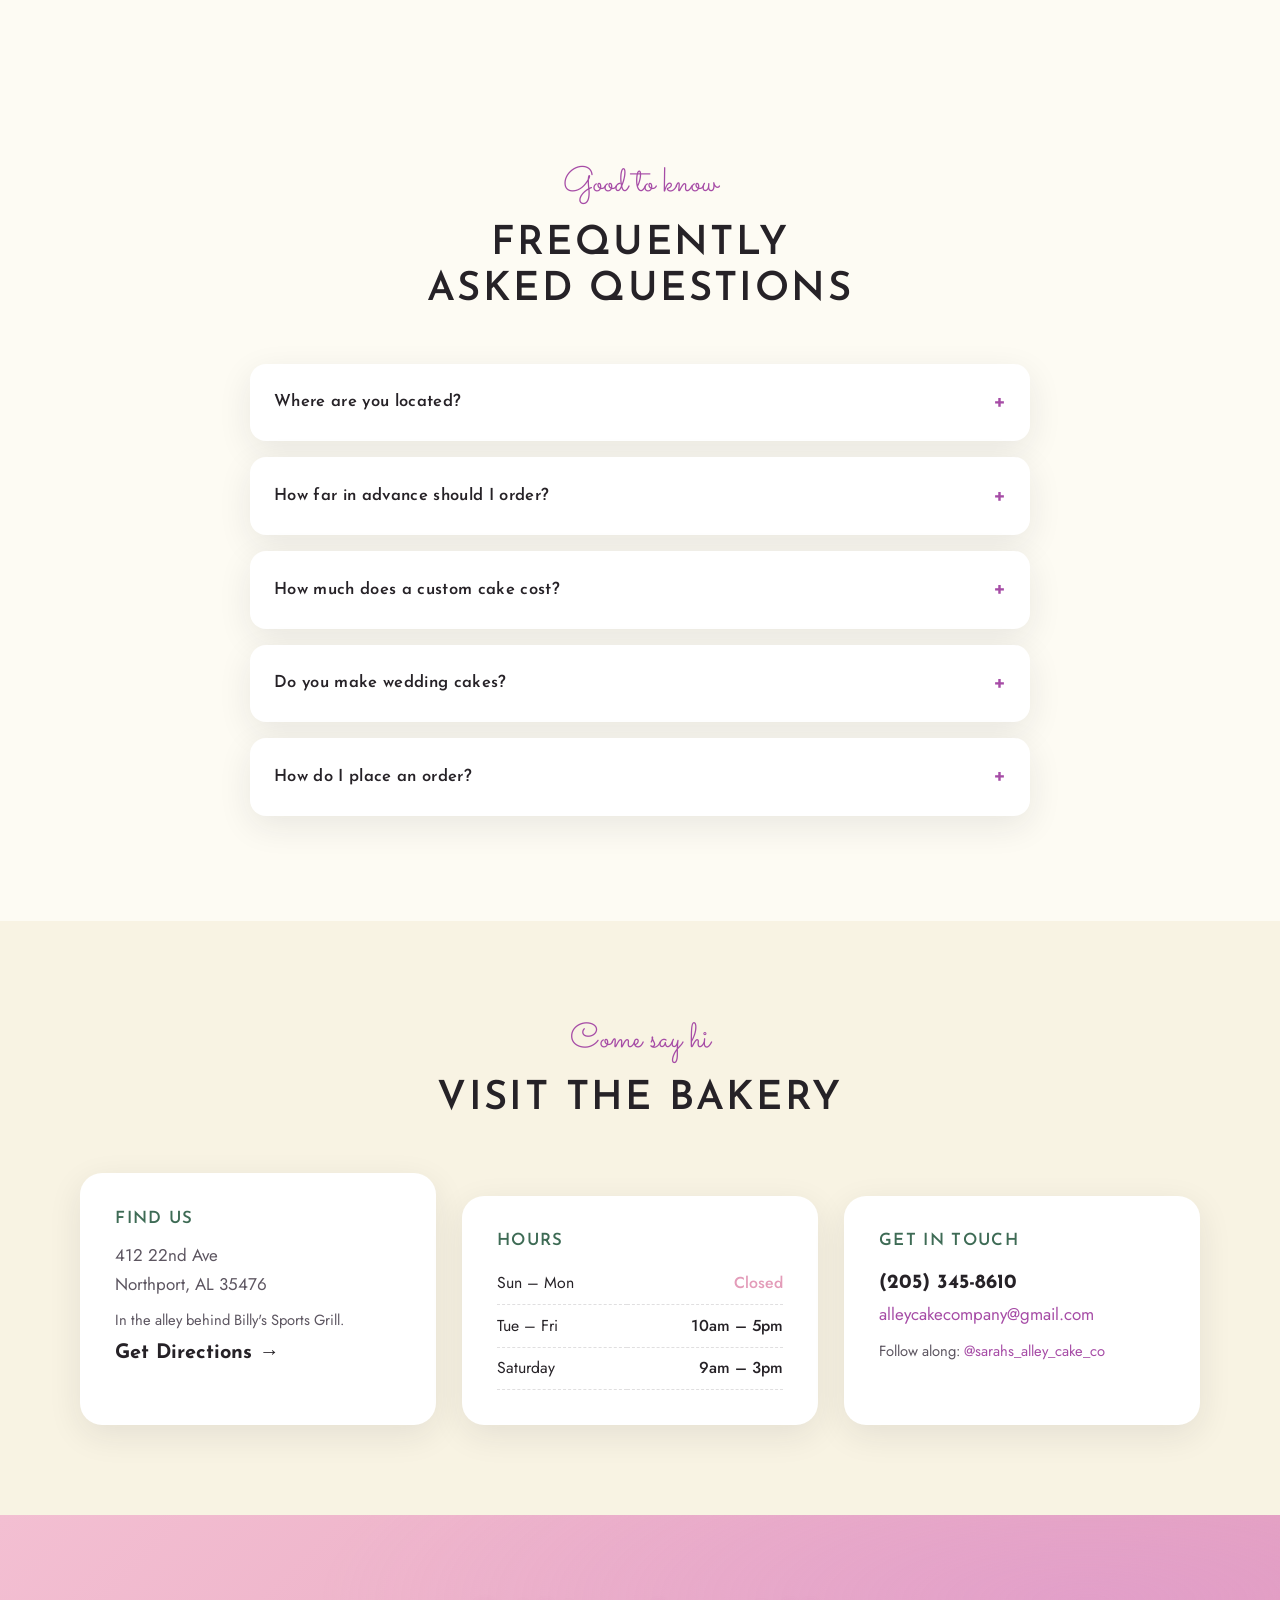
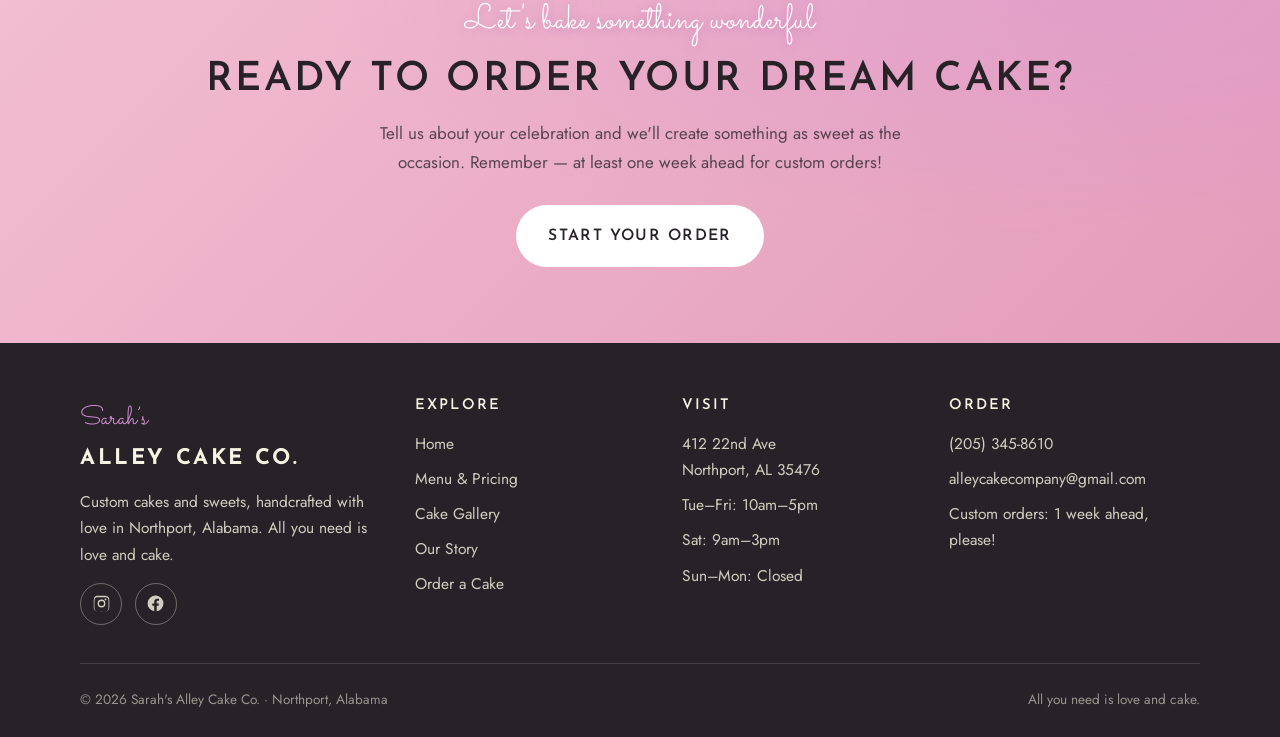
==== commit b1cd791b: "Add files via upload" ====
--- a/index.html
+++ b/index.html
@@ -335,27 +335,6 @@
       </div>
     </section>
 
-    <!-- ============ ABOUT TEASER ============ -->
-    <section class="section section-blush" aria-labelledby="about-title">
-      <div class="container about-split">
-        <div class="doily-frame reveal">
-          <img src="https://images.squarespace-cdn.com/content/v1/668034724b62f437469dd05d/cda30481-f546-46e7-b303-e048ee5bb05a/IMG_7868.jpg?format=800w" alt="Beautifully decorated custom cake by Sarah, owner of Sarah's Alley Cake Co." loading="lazy" width="420" height="420">
-        </div>
-        <div>
-          <span class="kicker">Meet the baker</span>
-          <h2 id="about-title">Sarah's Story</h2>
-          <blockquote class="pull">&ldquo;Art has always been a part of who I am.&rdquo;</blockquote>
-          <p>Sarah is an Alabama native who started baking at 18 and never looked back. More than 25 years later, her cake artistry has taken her all the way to Food Network's <em>Cake Challenge</em> — and back home to a charming little bakery tucked in the alley behind Billy's Sports Grill in historic Northport.</p>
-          <div class="stat-row">
-            <div class="stat"><span class="num">25+</span><span class="label">Years Decorating</span></div>
-            <div class="stat"><span class="num">100%</span><span class="label">Custom Made</span></div>
-            <div class="stat"><span class="num">1</span><span class="label">Food Network Appearance</span></div>
-          </div>
-          <p style="margin-top:1.8rem;"><a class="btn btn-primary" href="about.html">Read Our Story</a></p>
-        </div>
-      </div>
-    </section>
-
     <!-- ============ FAQ ============ -->
     <section class="section" aria-labelledby="faq-title">
       <div class="container">
